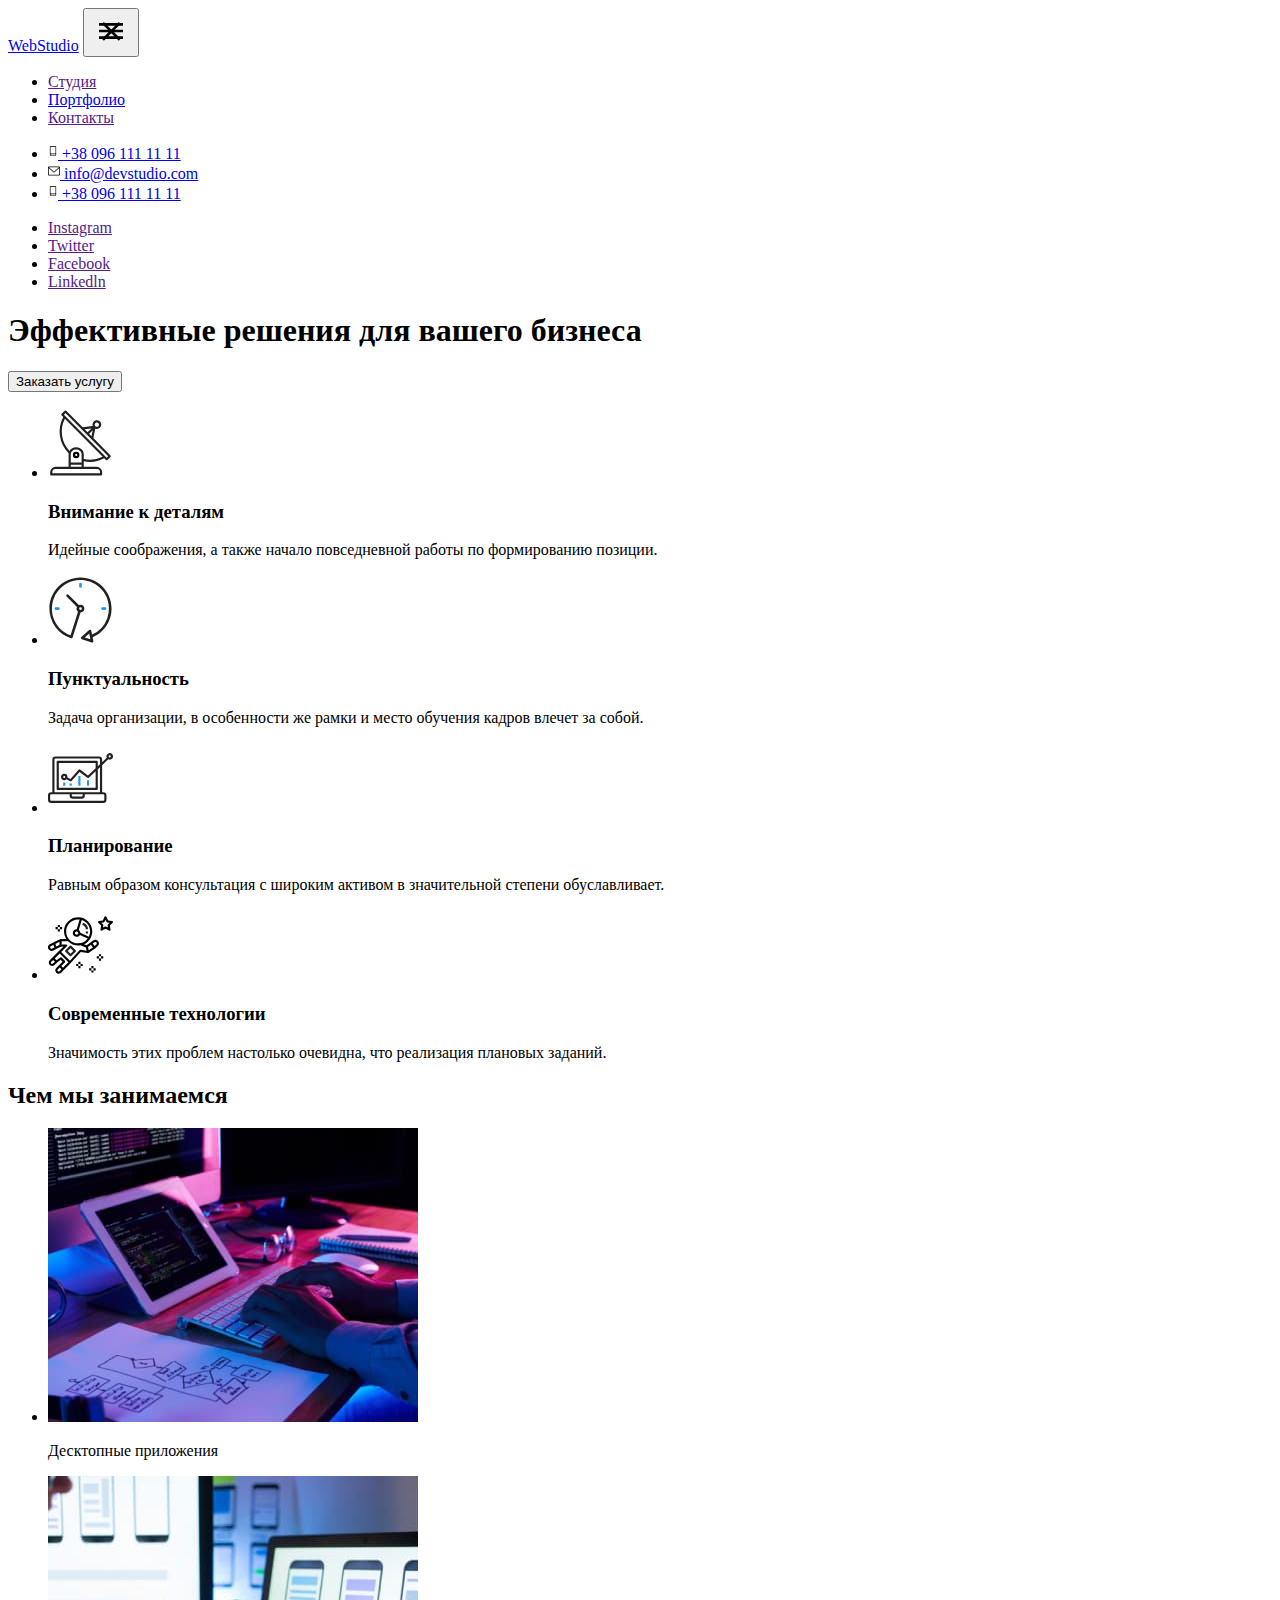
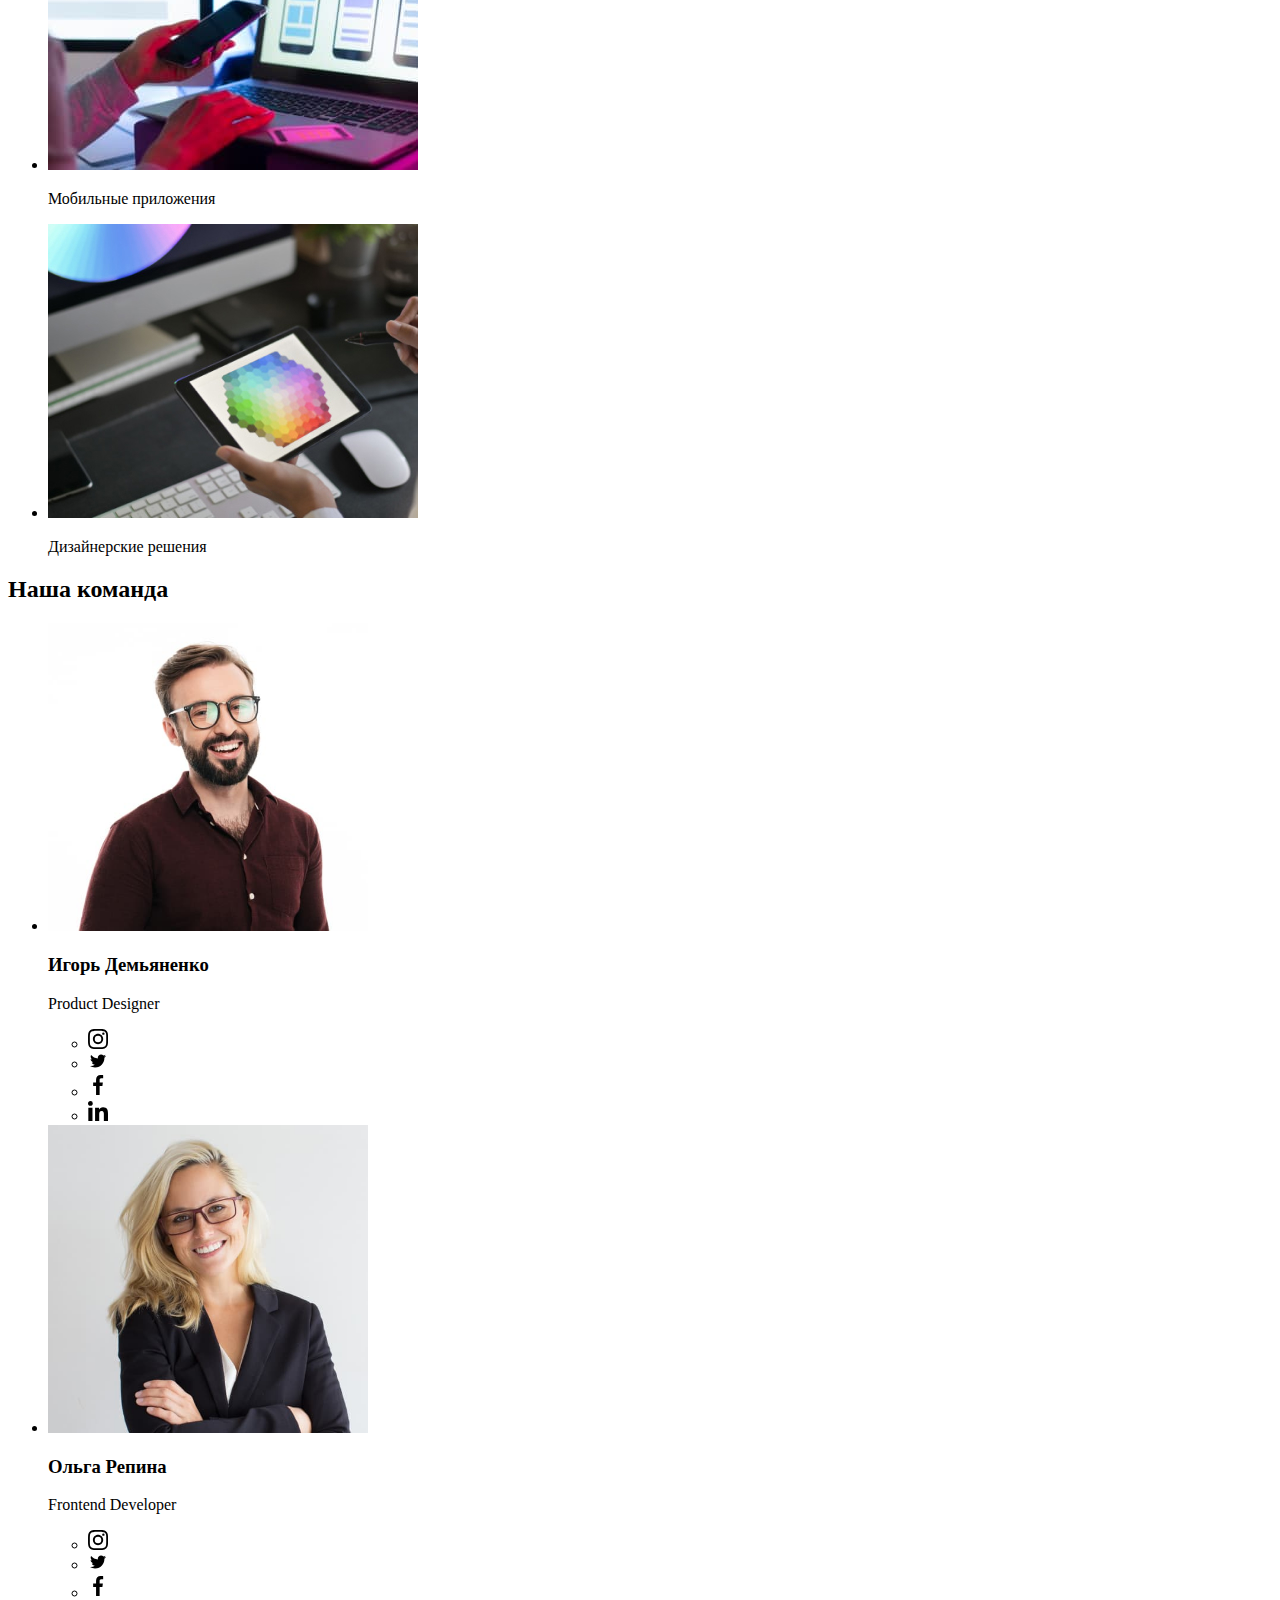
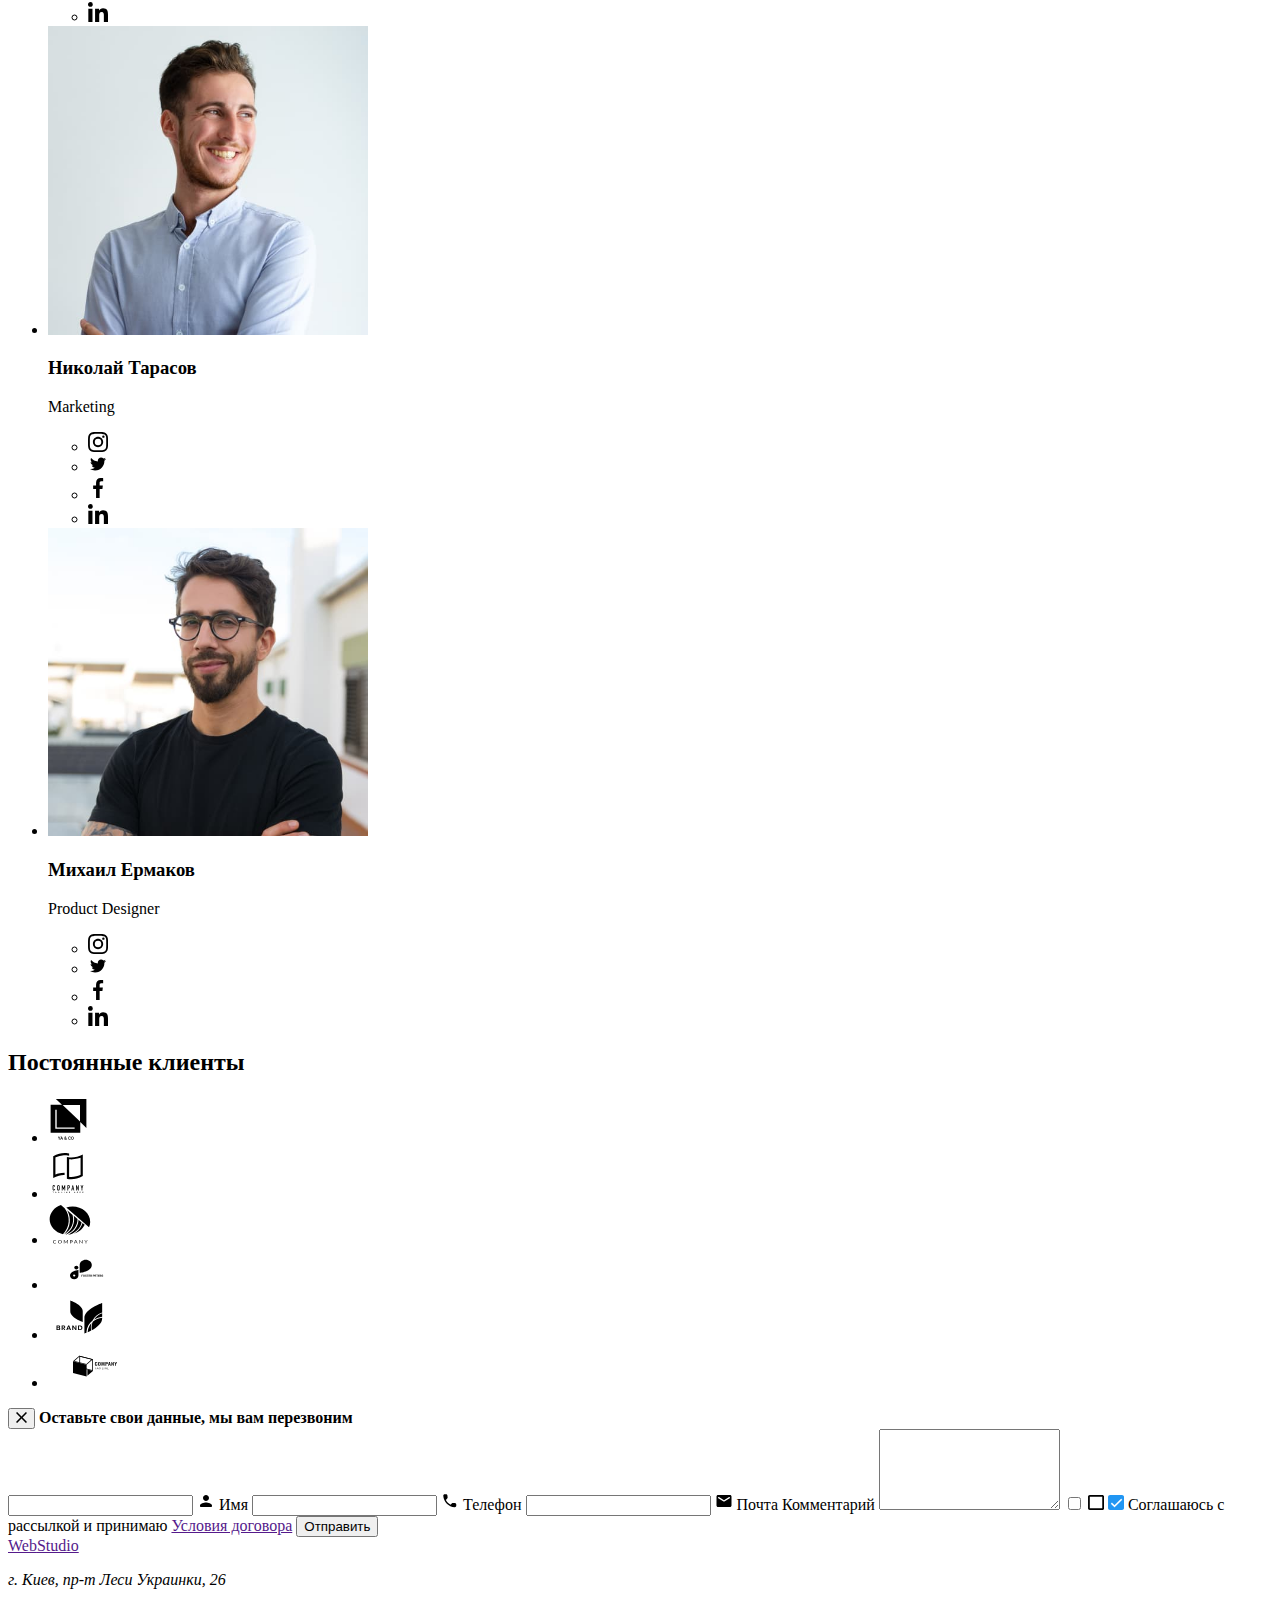
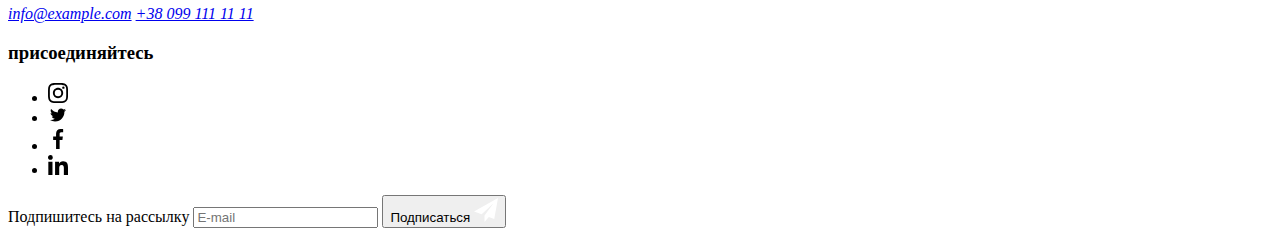
==== index.html @ c349483f "Adaptive Sass" ====
<!DOCTYPE html>
<html lang="ru">
<head>
    <meta charset="UTF-8">
    <meta http-equiv="X-UA-Compatible" content="IE=edge">
    <meta name="viewport" content="width=device-width, initial-scale=1.0">
    <title>WebStudio</title>
    <link
        href="https://fonts.googleapis.com/css2?family=Raleway:wght@700&family=Roboto:wght@400;500;700;900&display=swap"
        rel="stylesheet">
    <link rel="stylesheet" href="./dist/css/main.min.css">
</head>
<body>
    <header class="header">
        <div class="container header__container">
            <div class="header__flex">
                <a href="./index.html" class="logo link"><span class="logo__part">Web</span>Studio</a>
                <button data-menu-button class="header__button" aria-expanded="false" aria-controls="header-menu">
                    <svg width=40 height="40">
                        <use class="header__menu-open" href="./images/symbol-defs-squoash.svg#menu-open"></use>
                        <use class="header__close-menu" href="./images/symbol-defs-squoash.svg#close-menu"></use>
                    </svg>
                </button>
            </div>
            <div data-menu class="header__menu" id="header-menu">
                <nav>
                    <ul class="site-nav list">
                        <li class="site-nav__item">
                            <div class="site-nav__current">
                                <a href="" class="site-nav__link link site-nav__link--current">Студия</a>
                            </div>
                        </li>
                        <li class="site-nav__item"><a href="./portfolio.html" class="site-nav__link link">Портфолио</a>
                        </li>
                        <li class="site-nav__item"><a href="" class="site-nav__link link">Контакты</a>
                        </li>
                    </ul>
                </nav>
                <ul class="contacts-nav list">
                    <li class="contacts-nav__item">
                        <a href="tel:+380961111111" class="contacts-nav__tel link">
                            <svg width="10" height="16" class="contacts-nav__icon">
                                <use href="./images/symbol-defs-squoash.svg#icon-smartphone"></use>
                            </svg>
                            +38 096 111 11 11</a>
                    </li>
                    <li class="contacts-nav__item">
                        <a href="mailto:info@devstudio.com" class="contacts-nav__link link">
                            <svg width="12" height="16" class="contacts-nav__icon">
                                <use href="./images/symbol-defs-squoash.svg#icon-envelope"></use>
                            </svg>
                            info@devstudio.com</a>
                    </li>
                    <li class="contacts-nav__item">
                        <a href="tel:+380961111111" class="contacts-nav__link link">
                            <svg width="10" height="16" class="contacts-nav__icon">
                                <use href="./images/symbol-defs-squoash.svg#icon-smartphone"></use>
                            </svg>
                            +38 096 111 11 11</a>
                    </li>
                </ul>
                <ul class="social-nav list">
                    <li class="social-nav__item">
                        <a class="social-nav__link link" href="">Instagram</a>
                    </li>
                    <li class="social-nav__item">
                        <a class="social-nav__link link" href="">Twitter</a>
                    </li>
                    <li class="social-nav__item">
                        <a class="social-nav__link link" href="">Facebook</a>
                    </li>
                    <li class="social-nav__item">
                        <a class="social-nav__link link" href="">Linkedln</a>
                    </li>
                </ul>

            </div>
        </div>
    </header>
    <!-- </header> -->
    <main>
        <!-- Герой -->
        <section class="section hero">
            <div class="container">
                <h1 class="hero__title">Эффективные решения для вашего бизнеса</h1>
                <button data-modal-open type="button" class="hero__button button">Заказать услугу</button>
            </div>
        </section>
        <section class="section">
            <div class="container">
                <ul class="list peculiarities">
                    <li class="peculiarities__item feature">
                        <div class="feature__box">
                            <svg width="65" height="70">
                                <use href="./images/symbol-defs-squoash.svg#icon-antenna-1"></use>
                            </svg>
                        </div>
                        <h3 class="feature__title">Внимание к деталям</h3>
                        <p class="feature__text">Идейные соображения, а также начало повседневной работы по формированию
                            позиции.</p>
                    </li>
                    <li class="peculiarities__item">
                        <div class="feature__box">
                            <svg width="65" height="70">
                                <use href="./images/symbol-defs-squoash.svg#icon-clock-1"></use>
                            </svg>
                        </div>
                        <h3 class="feature__title">Пунктуальность</h3>
                        <p class="feature__text">Задача организации, в особенности же рамки и место обучения кадров
                            влечет за собой.</p>
                    </li>
                    <li class="peculiarities__item">
                        <div class="feature__box">
                            <svg width="65" height="70">
                                <use href="./images/symbol-defs-squoash.svg#icon-diagram-1"></use>
                            </svg>
                        </div>
                        <h3 class="feature__title">Планирование</h3>
                        <p class="feature__text">Равным образом консультация с широким активом в значительной степени
                            обуславливает.</p>
                    </li>
                    <li class="peculiarities__item">
                        <div class="feature__box">
                            <svg width="65" height="70">
                                <use href="./images/symbol-defs-squoash.svg#icon-astronaut-1"></use>
                            </svg>
                        </div>
                        <h3 class="feature__title">Современные технологии</h3>
                        <p class="feature__text">Значимость этих проблем настолько очевидна, что реализация плановых
                            заданий.</p>
                    </li>
                </ul>
            </div>
            <div class="container works">
                <h2 class="section-title">Чем мы занимаемся</h2>
                <ul class="works__list list">
                    <li>
                        <div class="works__thumb">
                            <img 
                            srcset="./images/img.jpg 1x, ./images/doing1@2x.jpg 2x"
                            src="./images/img.jpg" width="370" alt="Людина друкує текст">
                            <p class="works__overlay">Десктопные приложения</p>
                        </div>
                    </li>
                    <li>
                        <div class="works__thumb">
                            <img 
                            srcset="./images/box-2.jpg 1x, ./images/doing2@2x.jpg 2x"
                            src="./images/box-2.jpg" width="370" alt="Людина і тел">
                            <p class="works__overlay">Мобильные приложения</p>
                        </div>
                    </li>
                    <li>
                        <div class="works__thumb">
                            <img 
                            srcset="./images/box-3.jpg 1x, ./images/doing3@2x.jpg 2x"
                            src="./images/box-3.jpg" width="370" alt="Людина і планшет">
                            <p class="works__overlay">Дизайнерские решения</p>
                        </div>
                    </li>
                </ul>
            </div>
        </section>
        <section class="section team">
            <div class="container">
                <h2 class="section-title">Наша команда</h2>
                <ul class="team__list list">
                    <li class="team__list-item">
                        <div class="employee">
                            <img 
                            srcset="./images/team1.jpg 260w, ./images/team1@2x.jpg 540w"
                            sizes="(min-width:1200px) 25vw, (min-width:481px) 50vw, 100vw"
                            src="./images/team1.jpg" alt="Ігор">
                            <h3 class="employee__name">Игорь Демьяненко</h3>
                            <p class="employee__position">Product Designer</p>
                            <ul class="employee__social-media">
                                <li class="employee__list-item list">
                                    <a href="" class="employee__link link">
                                        <svg width="20" height="20" class="employee__link-icon">
                                            <use href="./images/symbol-defs-squoash.svg#icon-instagram-2"></use>
                                        </svg>
                                    </a>
                                </li>
                                <li class="employee__list-item list">
                                    <a href="" class="employee__link link">
                                        <svg width="20" height="16" class="employee__link-icon">
                                            <use href="./images/symbol-defs-squoash.svg#icon-twitter-1"></use>
                                        </svg>
                                    </a>
                                </li>

                                <li class="employee__list-item list">
                                    <a href="" class="employee__link link">
                                        <svg width="20" height="24" class="employee__link-icon">
                                            <use href="./images/symbol-defs-squoash.svg#icon-facebook-1"></use>
                                        </svg>
                                    </a>
                                </li>

                                <li class="employee__list-item list">
                                    <a href="" class="employee__link link">
                                        <svg width="20" height="20" class="employee__link-icon">
                                            <use href="./images/symbol-defs-squoash.svg#icon-linkedin-1"></use>
                                        </svg>
                                    </a>
                                </li>
                            </ul>
                        </div>
                    </li>
                    <li class="team__list-item">
                        <div class="employee">
                            <img 
                            srcset="./images/team2.jpg 260w, ./images/team2@2x.jpg 540w"
                            sizes="(min-width:1200px) 25vw, (min-width:481px) 50vw, 100vw"
                            src="./images/team2.jpg" alt="Ольга">
                            <h3 class="employee__name">Ольга Репина</h3>
                            <p class="employee__position">Frontend Developer</p>
                            <ul class="employee__social-media">
                                <li class="employee__list-item list">
                                    <a href="" class="employee__link link">
                                        <svg width="20" height="20" class="employee__link-icon">
                                            <use href="./images/symbol-defs-squoash.svg#icon-instagram-2"></use>
                                        </svg>
                                    </a>
                                </li>
                                <li class="employee__list-item list">
                                    <a href="" class="employee__link link">
                                        <svg width="20" height="16" class="employee__link-icon">
                                            <use href="./images/symbol-defs-squoash.svg#icon-twitter-1"></use>
                                        </svg>
                                    </a>
                                </li>

                                <li class="employee__list-item list">
                                    <a href="" class="employee__link link">
                                        <svg width="20" height="24" class="employee__link-icon">
                                            <use href="./images/symbol-defs-squoash.svg#icon-facebook-1"></use>
                                        </svg>
                                    </a>
                                </li>

                                <li class="employee__list-item list">
                                    <a href="" class="employee__link link">
                                        <svg width="20" height="20" class="employee__link-icon">
                                            <use href="./images/symbol-defs-squoash.svg#icon-linkedin-1"></use>
                                        </svg>
                                    </a>
                                </li>
                            </ul>
                        </div>
                    </li>
                    <li class="team__list-item">
                        <div class="employee">
                            <img srcset="./images/team3.jpg 260w, ./images/team3@2x.jpg 540w"
                            sizes="(min-width:1200px) 25vw, (min-width:481px) 50vw, 100vw"
                            src="./images/team3.jpg" alt="Микола">
                            <h3 class="employee__name">Николай Тарасов</h3>
                            <p class="employee__position">Marketing</p>
                            <ul class="employee__social-media">
                                <li class="employee__list-item list">
                                    <a href="" class="employee__link link">
                                        <svg width="20" height="20" class="employee__link-icon">
                                            <use href="./images/symbol-defs-squoash.svg#icon-instagram-2"></use>
                                        </svg>
                                    </a>
                                </li>
                                <li class="employee__list-item list">
                                    <a href="" class="employee__link link">
                                        <svg width="20" height="16" class="employee__link-icon">
                                            <use href="./images/symbol-defs-squoash.svg#icon-twitter-1"></use>
                                        </svg>
                                    </a>
                                </li>

                                <li class="employee__list-item list">
                                    <a href="" class="employee__link link">
                                        <svg width="20" height="24" class="employee__link-icon">
                                            <use href="./images/symbol-defs-squoash.svg#icon-facebook-1"></use>
                                        </svg>
                                    </a>
                                </li>

                                <li class="employee__list-item list">
                                    <a href="" class="employee__link link">
                                        <svg width="20" height="20" class="employee__link-icon">
                                            <use href="./images/symbol-defs-squoash.svg#icon-linkedin-1"></use>
                                        </svg>
                                    </a>
                                </li>
                            </ul>
                        </div>
                    </li>
                    <li class="team__list-item">
                        <div class="employee">
                            <img srcset="./images/team4.jpg 260w, ./images/team4@2x.jpg 540w"
                            sizes="(min-width:1200px) 25vw, (min-width:481px) 50vw, 100vw"
                            src="./images/team4.jpg" alt="Михайло">
                            <h3 class="employee__name">Михаил Ермаков</h3>
                            <p class="employee__position">Product Designer</p>
                            <ul class="employee__social-media list">
                                <li class="employee__list-item">
                                    <a href="" class="employee__link link">
                                        <svg width="20" height="20" class="employee__link-icon">
                                            <use href="./images/symbol-defs-squoash.svg#icon-instagram-2"></use>
                                        </svg>
                                    </a>
                                </li>
                                <li class="employee__list-item">
                                    <a href="" class="employee__link link">
                                        <svg width="20" height="16" class="employee__link-icon">
                                            <use href="./images/symbol-defs-squoash.svg#icon-twitter-1"></use>
                                        </svg>
                                    </a>
                                </li>

                                <li class="employee__list-item">
                                    <a href="" class="employee__link link">
                                        <svg width="20" height="24" class="employee__link-icon">
                                            <use href="./images/symbol-defs-squoash.svg#icon-facebook-1"></use>
                                        </svg>
                                    </a>
                                </li>

                                <li class="employee__list-item">
                                    <a href="" class="employee__link link">
                                        <svg width="20" height="20" class="employee__link-icon">
                                            <use href="./images/symbol-defs-squoash.svg#icon-linkedin-1"></use>
                                        </svg>
                                    </a>
                                </li>
                            </ul>
                        </div>
                    </li>
                </ul>
            </div>
        </section>
        <section class="section">
            <div class="container">
                <h2 class="section-title">Постоянные клиенты</h2>
                <ul class="clients">
                    <li class="clients__item list">
                        <a href="" class="clients__link">
                            <svg class="clients__link-icon" width="41" height="47">
                                <use href="./images/symbol-defs-squoash.svg#icon--YAGO"></use>
                            </svg>
                        </a>
                    </li>

                    <li class="clients__item list">
                        <a href="" class="clients__link">
                            <svg class="clients__link-icon" width="40" height="52">
                                <use href="./images/symbol-defs-squoash.svg#icon-tag-line-here1"></use>
                            </svg>
                        </a>
                    </li>

                    <li class="clients__item list">
                        <a href="" class="clients__link">
                            <svg class="clients__link-icon" width="44" height="42">
                                <use href="./images/symbol-defs-squoash.svg#icon-eg-company"></use>
                            </svg>
                        </a>
                    </li>

                    <li class="clients__item list">
                        <a href="" class="clients__link">
                            <svg class="clients__link-icon" width="85" height="41">
                                <use href="./images/symbol-defs-squoash.svg#icon-foster-peters"></use>
                            </svg>
                        </a>
                    </li>

                    <li class="clients__item list">
                        <a href="" class="clients__link">
                            <svg class="clients__link-icon" width="63" height="46">
                                <use href="./images/symbol-defs-squoash.svg#icon-brand"></use>
                            </svg>
                        </a>
                    </li>

                    <li class="clients__item list">
                        <a href="" class="clients__link">
                            <svg class="clients__link-icon" width="94" height="44">
                                <use href="./images/symbol-defs-squoash.svg#icon-tag-line"></use>
                            </svg>
                        </a>
                    </li>
                </ul>
            </div>
        </section>
        <div data-modal class="backdrop is-hidden">
            <div class="modal">
                <button data-modal-close class="modal__close-button">
                    <svg width="11" height="11">
                        <use href="./images/symbol-defs-squoash.svg#icon-Vector"></use>
                    </svg>
                </button>
                <b class="modal__title">Оставьте свои данные, мы вам перезвоним</b>
                <form class="form">
                    <label class="form__label">
                        <input type="text" name="name" class="form__input" placeholder=" " required>
                        <svg width="18" height="18" class="form__icon">
                            <use href="./images/symbol-defs-squoash.svg#icon-person"></use>
                        </svg>
                        <span class="form__text">Имя</span>
                    </label>
                    <label class="form__label">
                        <input type="number" name="number" class="form__input" placeholder=" " required>
                        <svg width="18" height="18" class="form__icon">
                            <use href="./images/symbol-defs-squoash.svg#icon-phone"></use>
                        </svg>
                        <span class="form__text">Телефон</span>
                    </label>
                    <label class="form__label">
                        <input type="email" name="email" class="form__input" placeholder=" ">
                        <svg width="18" height="18" class="form__icon">
                            <use href="./images/symbol-defs-squoash.svg#icon-email"></use>
                        </svg>
                        <span class="form__text">Почта</span>
                    </label>
                    <label class="form__label">
                        <span class="form__comment-text">Комментарий</span>
                        <textarea name="comment" class="form__textarea" rows="5" maxlength="25"></textarea>
                    </label>
                    <label class="form__mail-consent">
                        <input type="checkbox" name="Mailing-Consent" class="form__checkbox">
                        <svg width="16" height="15" class="form__icon-rectangle">
                            <use href="./images/symbol-defs-squoash.svg#icon-checkbox"></use>
                        </svg>
                        <svg width="16" height="15" class="form__icon-check">
                            <use href="./images/symbol-defs-squoash.svg#icon-check"></use>
                        </svg>
                        <span class="form__consent-text">Соглашаюсь с рассылкой и принимаю <a href=""
                                class="form__link">Условия договора</a></span>
                    </label>
                    <button type="submit" class="modal__send-button button">Отправить</button>
                </form>

            </div>
        </div>
        <!-- <section class="diablo">
            <button class="button">Замовити Бебру</button>
            <form>
                <label>
                  Username
                  <input type="text" name="username" autofocus />
                </label>
                <label>
                  Email
                  <input type="email" name="email" />
                </label>
                <button type="submit">Submit</button>
              </form>
        </section> -->
    </main>
    <footer class="footer">
        <div class="footer__container container">
            <div class="footer__container-flex">
                <div class="footer__box">
                    <a href="" class="logo logo link"><span class="footer__logo-part">Web</span>Studio</a>
                    <address class="address">
                        <p class="address__city">г. Киев, пр-т Леси Украинки, 26</p>
                        <a href="mailto:" class="address__link link">info@example.com</a>
                        <a href="tel:+380991111111" class="address__link link">+38 099 111 11 11</a>
                    </address>
                </div>
                <div class="join">
                    <h3 class="join__title">присоединяйтесь</h3>
                    <ul class="join__list list">
                        <li class="join__item">
                            <a href="" class="join__link link">
                                <svg width="20" height="20" class="join__link-icon">
                                    <use href="./images/symbol-defs-squoash.svg#icon-instagram-2"></use>
                                </svg>
                            </a>
                        </li>
                        <li class="join__item">
                            <a href="" class="join__link link">
                                <svg width="20" height="16" class="join__link-icon">
                                    <use href="./images/symbol-defs-squoash.svg#icon-twitter-1"></use>
                                </svg>
                            </a>
                        </li>
                
                        <li class="join__item">
                            <a href="" class="join__link link">
                                <svg width="20" height="24" class="join__link-icon">
                                    <use href="./images/symbol-defs-squoash.svg#icon-facebook-1"></use>
                                </svg>
                            </a>
                        </li>
                
                        <li class="join__item">
                            <a href="" class="join__link link">
                                <svg width="20" height="20" class="join__link-icon">
                                    <use href="./images/symbol-defs-squoash.svg#icon-linkedin-1"></use>
                                </svg>
                            </a>
                    </ul>
                </div>
            </div>
            <form class="spam-form">
                <label class="spam-form__label">
                    Подпишитесь на рассылку
                    <input type="email" name="email" class="spam-form__input" placeholder="E-mail">
                </label>
                <button type="submit" class="spam-form__button button">Подписаться
                    <svg class="spam-form__icon-send" width="24" height="24">
                        <use href="./images/symbol-defs-squoash.svg#icon-send"></use>
                    </svg>
                </button>
            </form>
        </div>
    </footer>
    <script src="./js/modal.js"></script>
    <script src="./js/modal-menu.js"></script>
</body>
</html>
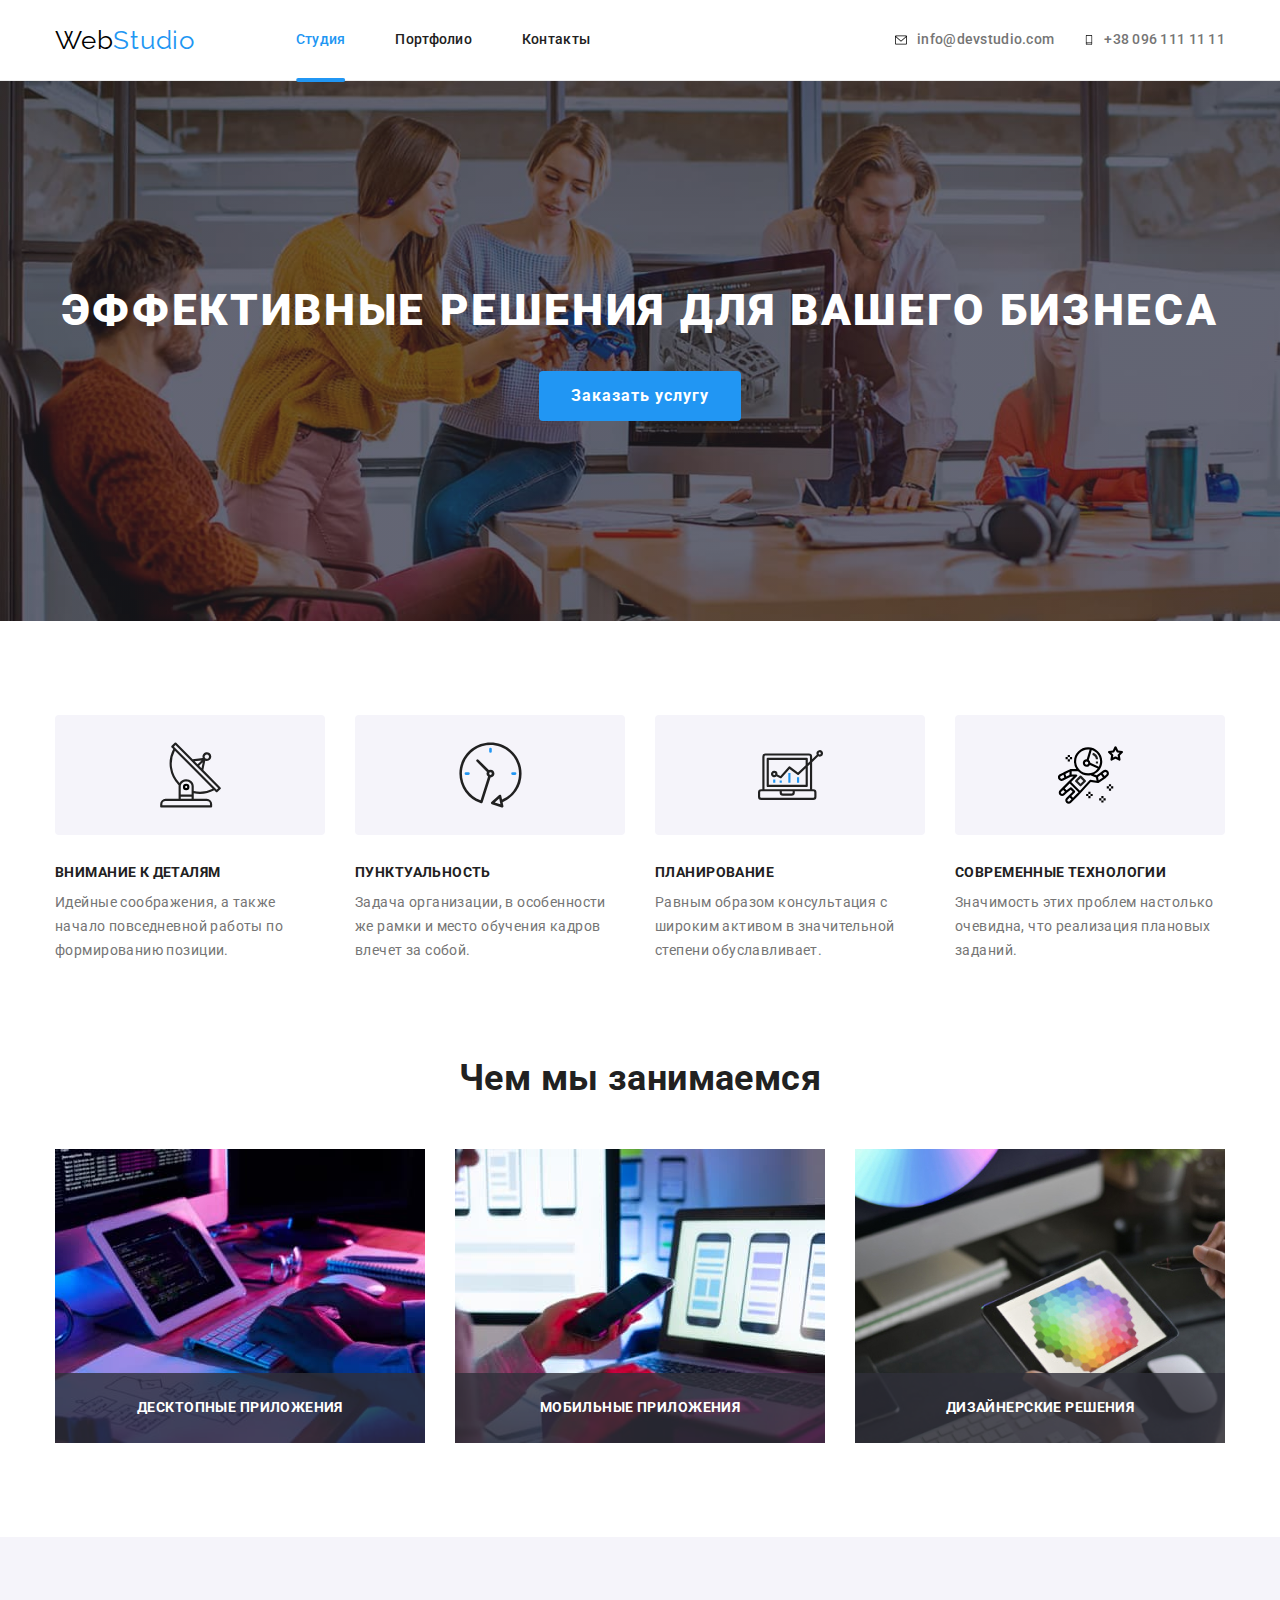
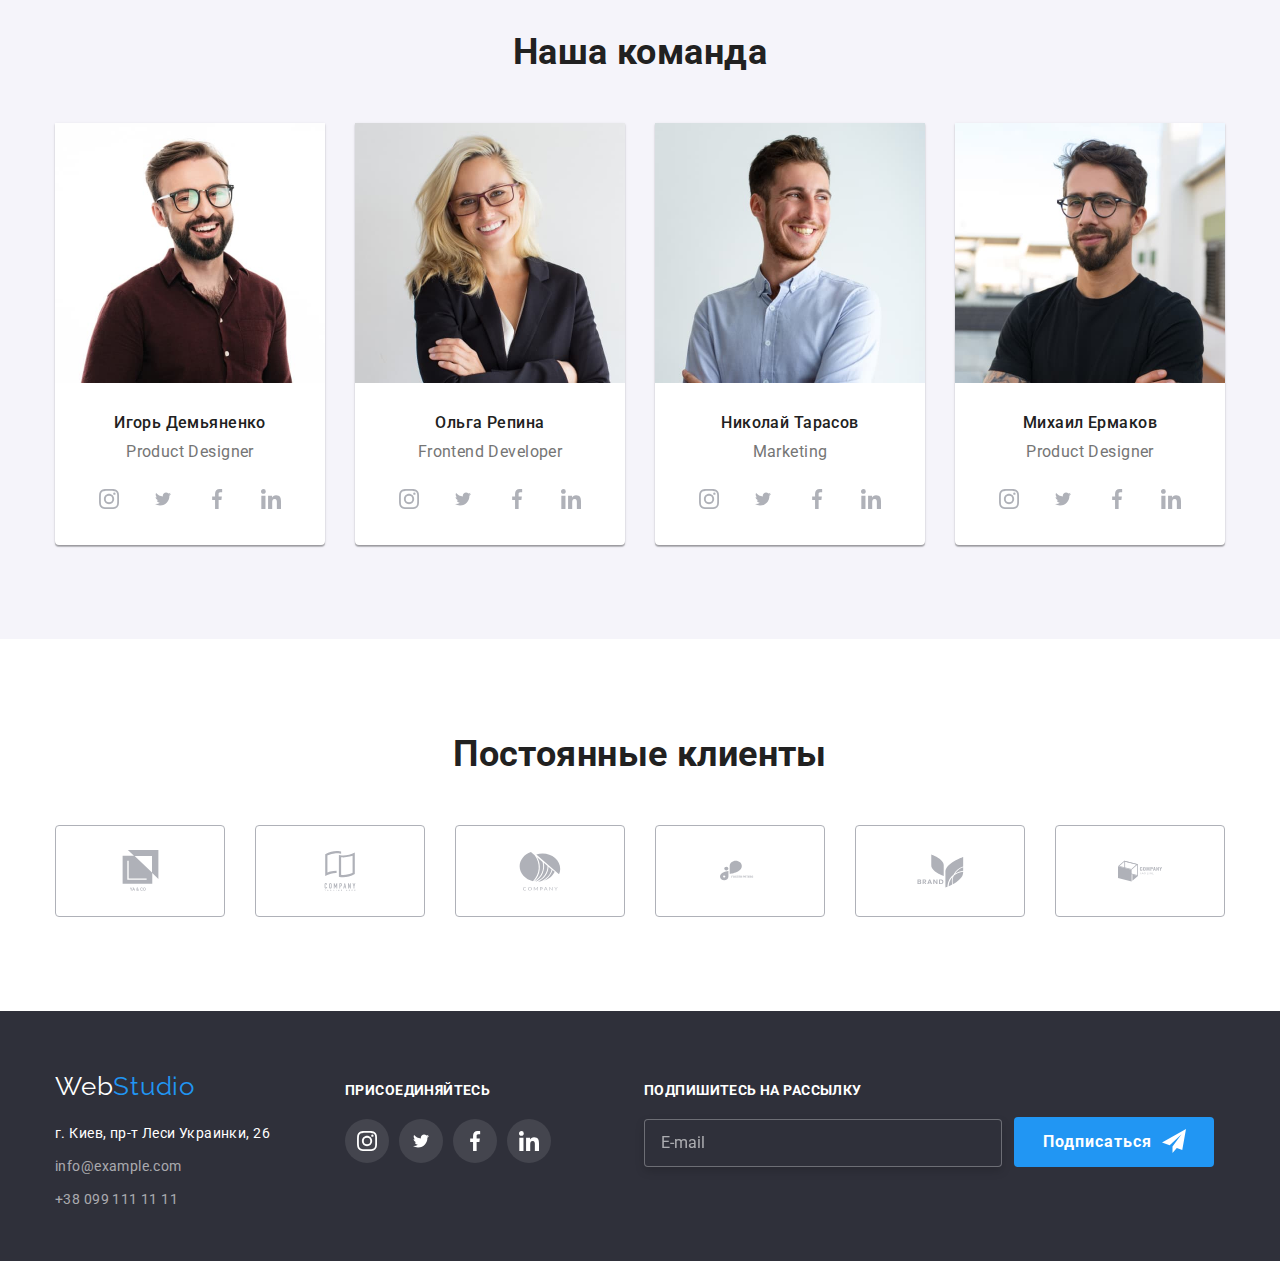
==== commit ceb33b2a: "j" ====
--- a/index.html
+++ b/index.html
@@ -8,7 +8,7 @@
     <link
         href="https://fonts.googleapis.com/css2?family=Raleway:wght@700&family=Roboto:wght@400;500;700;900&display=swap"
         rel="stylesheet">
-    <link rel="stylesheet" href="./dist/css/main.min.css">
+    <link rel="stylesheet" href="./css/main.min.css">
 </head>
 <body>
     <header class="header">
--- a/css/main.min.css
+++ b/css/main.min.css
@@ -0,0 +1 @@
+/*! modern-normalize v1.1.0 | MIT License | https://github.com/sindresorhus/modern-normalize */*,::before,::after{box-sizing:border-box}html{line-height:1.15;-webkit-text-size-adjust:100%;-moz-tab-size:4;-o-tab-size:4;tab-size:4}body{margin:0;font-family:system-ui,-apple-system,"Segoe UI",Roboto,Helvetica,Arial,sans-serif,"Apple Color Emoji","Segoe UI Emoji"}hr{height:0;color:inherit}abbr[title]{-webkit-text-decoration:underline dotted;text-decoration:underline dotted}b,strong{font-weight:bolder}code,kbd,samp,pre{font-family:ui-monospace,SFMono-Regular,Consolas,"Liberation Mono",Menlo,monospace;font-size:1em}small{font-size:80%}sub,sup{font-size:75%;line-height:0;position:relative;vertical-align:baseline}sub{bottom:-0.25em}sup{top:-0.5em}table{text-indent:0;border-color:inherit}button,input,optgroup,select,textarea{font-family:inherit;font-size:100%;line-height:1.15;margin:0}button,select{text-transform:none}button,[type=button],[type=reset],[type=submit]{-webkit-appearance:button}::-moz-focus-inner{border-style:none;padding:0}:-moz-focusring{outline:1px dotted ButtonText}:-moz-ui-invalid{box-shadow:none}legend{padding:0}progress{vertical-align:baseline}::-webkit-inner-spin-button,::-webkit-outer-spin-button{height:auto}[type=search]{-webkit-appearance:textfield;outline-offset:-2px}::-webkit-search-decoration{-webkit-appearance:none}::-webkit-file-upload-button{-webkit-appearance:button;font:inherit}summary{display:list-item}body{background-color:#fff;color:#212121;font-family:"Roboto",sans-serif;font-size:14px;line-height:1.14;letter-spacing:.03em}body.modal-open{overflow:hidden}img{max-width:100%;display:block;height:auto}.container{max-width:1200px;padding-left:15px;padding-right:15px;margin-left:auto;margin-right:auto}.section{margin-left:auto;margin-right:auto;padding-top:94px;padding-bottom:94px}h1,h2,h3,p,ul{margin:0;padding:0}.list{list-style:none}.link{display:block;text-decoration:none;transition:color 250ms cubic-bezier(0.4, 0, 0.2, 1),background-color 250ms cubic-bezier(0.4, 0, 0.2, 1)}.link:hover,.link:focus{color:#2196f3}.button{display:inline-block;font-weight:700;font-size:16px;line-height:1.88px;letter-spacing:.06em;height:50px;border:0;border-radius:4px;background-color:#2196f3;color:#fff;cursor:pointer;transition:background-color 250ms cubic-bezier(0.4, 0, 0.2, 1)}.button:hover,.button:focus{background-color:teal}.section-title{margin-bottom:50px;font-weight:700;font-size:36px;line-height:1.17;text-align:center}.logo,.logo__part{font-family:"Raleway",sans-serif;font-size:26px;line-height:1.19;letter-spacing:.03em;color:#000}.logo{color:#2196f3}.header{position:relative;border-bottom:1px solid #ececec;margin-left:auto;margin-right:auto}.header__button{display:none}.header__button.is-open .header__menu-open{display:none}.header__button.is-open .header__close-menu{display:block}.header__button .header__close-menu{display:none}.header__menu.is-open{display:block}.site-nav__link{color:inherit;font-weight:500;letter-spacing:.02em}.site-nav__link--current{color:#2196f3}.site-nav__current{position:relative}.contacts-nav__icon{display:none}.contacts-nav__link:hover .contacts-nav__icon,.contacts-nav__link:focus .contacts-nav__icon{fill:#2196f3}.contacts-nav__link{color:#757575;letter-spacing:.02em;font-weight:500}.social-nav__item{position:relative}.social-nav__item:not(:last-child){padding-right:10px}.social-nav__item:not(:first-child){padding-left:10px}.social-nav__item:not(:last-child)::after{content:"";display:block;position:absolute;top:-2px;right:0;height:22px;width:1px;background-color:rgba(33,33,33,.2)}.social-nav__link{font-weight:500;font-size:18px;line-height:1.22;letter-spacing:.02em;color:#2196f3;cursor:pointer}.hero{background-color:#2f303a;background-image:linear-gradient(to right, rgba(47, 48, 58, 0.4), rgba(47, 48, 58, 0.4)),url(/images/Header-mob.jpg);background-repeat:no-repeat;background-size:cover;text-align:center;max-width:1600px}@media(min-device-pixel-ratio: 2),(-webkit-min-device-pixel-ratio: 2),(min-resolution: 192dpi),(min-resolution: 2dppx){.hero{background-image:linear-gradient(to right, rgba(47, 48, 58, 0.4), rgba(47, 48, 58, 0.4)),url(/images/Header-mob@2x.jpg)}}@media screen and (min-width: 481px){.hero{background-image:linear-gradient(to right, rgba(47, 48, 58, 0.4), rgba(47, 48, 58, 0.4)),url(/images/Header-tab.jpg)}}@media screen and (min-width: 481px)and (min-device-pixel-ratio: 2),screen and (min-width: 481px)and (-webkit-min-device-pixel-ratio: 2),screen and (min-width: 481px)and (min-resolution: 192dpi),screen and (min-width: 481px)and (min-resolution: 2dppx){.hero{background-image:linear-gradient(to right, rgba(47, 48, 58, 0.4), rgba(47, 48, 58, 0.4)),url(/images/Header-tab@2x.jpg)}}@media screen and (min-width: 1200px){.hero{background-image:linear-gradient(to right, rgba(47, 48, 58, 0.4), rgba(47, 48, 58, 0.4)),url(/images/header-pc.jpg)}}@media screen and (min-width: 1200px)and (min-device-pixel-ratio: 2),screen and (min-width: 1200px)and (-webkit-min-device-pixel-ratio: 2),screen and (min-width: 1200px)and (min-resolution: 192dpi),screen and (min-width: 1200px)and (min-resolution: 2dppx){.hero{background-image:linear-gradient(to right, rgba(47, 48, 58, 0.4), rgba(47, 48, 58, 0.4)),url(/images/headep-pc@2x.jpg)}}.hero__title{font-weight:900;font-size:44px;line-height:1.36;letter-spacing:.06em;text-transform:uppercase;text-align:center;color:#fff;margin-bottom:30px}.hero__button{padding:10px 32px}.backdrop{position:fixed;top:0;bottom:0;width:100vw;height:100vh;background-color:rgba(0,0,0,.2);transform:scale(1);transition-property:transform;transition-duration:500ms;transition-timing-function:cubic-bezier(0.4, 0, 0.2, 1);transition-delay:50ms}.is-hidden{opacity:0;pointer-events:none;transform:scale(0);transition-property:transform,opacity;transition-duration:500ms,1ms;transition-timing-function:cubic-bezier(0.4, 0, 0.2, 1),linear;transition-delay:50ms,430ms}.modal{position:absolute;top:50%;left:50%;transform:translate(-50%, -50%);background:#fff;box-shadow:0px 1px 3px rgba(0,0,0,.12),0px 1px 1px rgba(0,0,0,.14),0px 2px 1px rgba(0,0,0,.2);border-radius:4px;padding:60px 40px 60px 40px;z-index:1000}.modal__close-button{display:flex;justify-content:center;align-items:center;position:absolute;right:8px;top:8px;width:30px;height:30px;background:#fff;border:1px solid rgba(0,0,0,.1);border-radius:50%;transition:fill 250ms cubic-bezier(0.4, 0, 0.2, 1)}.modal__title{display:block;font-weight:700;font-size:20px;line-height:1.15;text-align:center;margin-bottom:30px}.form__label:not(:last-child){position:relative;display:block;margin-bottom:28px}.form__label:nth-child(3){margin-bottom:10px}.form__label:nth-child(4){margin-bottom:20px}.form__input{display:block;width:100%;border:1px solid rgba(33,33,33,.2);border-radius:4px;padding:11px 13px 11px 42px;transition:border-color 250ms cubic-bezier(0.4, 0, 0.2, 1)}.form__text{position:absolute;top:50%;left:0;font-size:12px;line-height:1.17;letter-spacing:.01em;margin-left:42px;color:#757575;outline:none;transform:translateY(-50%);transition:transform 250ms cubic-bezier(0.4, 0, 0.2, 1)}.form__textarea{resize:none;width:100%;padding:12px 16px 12px 16px;border:1px solid rgba(33,33,33,.2);border-radius:4px;height:120px;outline:none;transition:border-color 250ms cubic-bezier(0.4, 0, 0.2, 1)}.form__input:hover,.form__input:focus,.form__textarea:hover,.form__textarea:focus{border-color:#2196f3;outline:none}.form__label:hover .form__icon,.form__label:focus .form__icon{fill:#2196f3}.form__input:not(:-moz-placeholder-shown)~.form__text{transform:translateY(-40px)}.form__input:not(:-ms-input-placeholder)~.form__text{transform:translateY(-40px)}.form__input:not(:placeholder-shown)~.form__text,.form__label:hover .form__text{transform:translateY(-40px)}.form__icon{position:absolute;top:50%;left:0;transform:translateY(-50%);margin-left:15px}.form__comment-text{display:block;font-size:12px;line-height:1.17;letter-spacing:.01em;color:#757575;margin-bottom:4px}.form__mail-consent{display:flex;justify-content:center;align-items:center}.form__consent-text{line-height:1.71;color:#757575;margin-left:8px}.form__link{color:#2196f3}.form__checkbox{position:absolute;width:1px;height:1px;overflow:hidden;clip:rect(0 0 0 0)}.form__checkbox:checked~.form__icon-rectangle{display:none}.form__icon-check{display:none;pointer-events:none}.form__checkbox:checked~.form__icon-check{display:block}.modal__send-button{display:block;padding:10px 55px 10px 56px;margin-top:30px;margin-left:auto;margin-right:auto}.modal__close-button:hover,.modal__close-button:focus{fill:#2196f3}.peculiarities{display:block}.feature__box{display:flex;justify-content:center;align-items:center;background-color:#f5f4fa;height:120px;margin-bottom:30px;border-radius:4px}.feature__title{font-size:14px;font-weight:700;text-transform:uppercase;margin-bottom:10px}.feature__text{line-height:1.71;color:#757575}.works{display:none}.works__list{display:flex;justify-content:space-between;align-items:center}.works__thumb{position:relative}.works__overlay{position:absolute;bottom:0;left:0;width:100%;background-color:rgba(47,48,58,.8);padding-top:27px;padding-bottom:27px;font-weight:700;font-size:14px;text-align:center;text-transform:uppercase;color:#fff}.team{background-color:#f5f4fa}.team__list{display:block}.employee{width:100%;padding-bottom:24px;background-color:#fff;box-shadow:0px 1px 3px rgba(0,0,0,.12),0px 1px 1px rgba(0,0,0,.14),0px 2px 1px rgba(0,0,0,.2);border-radius:0px 0px 4px 4px}.employee__name{font-weight:500;font-size:16px;line-height:1.19;text-align:center;margin-top:30px;margin-bottom:10px}.employee__position{font-size:16px;line-height:1.19;text-align:center;color:#757575;margin-bottom:16px}.employee__social-media{display:flex;justify-content:center;align-items:center}.employee__list-item:not(:last-child){margin-right:10px}.employee__link,.join__link{display:flex;justify-content:center;align-items:center;width:44px;height:44px;border-radius:50%}.employee__link:hover,.join__link:hover{background-color:#2196f3}.employee__link:hover .employee__link-icon,.join__link:hover .employee__link-icon{fill:#fff}.employee__link:focus,.join__link:focus{background-color:#2196f3}.employee__link:focus .employee__link-icon,.join__link:focus .employee__link-icon{fill:#fff}.employee__link-icon{fill:#afb1b8}.clients{display:flex;justify-content:center;gap:30px}.clients__link{height:92px;border:1px solid #afb1b8;border-radius:4px;display:flex;justify-content:center;align-items:center;transition:border-color 250ms cubic-bezier(0.4, 0, 0.2, 1)}.clients__link:hover{border:1px solid #2196f3}.clients__link:hover .clients__link-icon{fill:#2196f3}.clients__link:focus{border:1px solid #2196f3}.clients__link-icon{fill:#afb1b8;transition:fill 250ms cubic-bezier(0.4, 0, 0.2, 1)}.portfolio-nav{display:flex;justify-content:center}.portfolio-nav__item:not(:last-child){margin-right:5px}.portfolio-nav__button,.portfolio-nav__first-button{min-width:128px;height:38px;border-radius:4px;font-weight:500;font-size:16px;line-height:1.63px;background:#f5f4fa;border:none;cursor:pointer;transition:background-color 250ms cubic-bezier(0.4, 0, 0.2, 1),color 250ms cubic-bezier(0.4, 0, 0.2, 1),box-shadow 250ms cubic-bezier(0.4, 0, 0.2, 1)}.portfolio-nav__first-button{min-width:73px}.portfolio-nav__button:hover,.portfolio-nav__first-button:hover,.portfolio-nav__button:focus,.portfolio-nav__first-button:focus{background-color:#2196f3;color:#fff;box-shadow:0px 3px 1px rgba(0,0,0,.1),0px 1px 2px rgba(0,0,0,.08),0px 2px 2px rgba(0,0,0,.12)}.portfolio__photo-card{border-left:1px solid #eee;border-right:1px solid #eee;border-bottom:1px solid #eee;padding:20px 24px}.portfolio__examples{transition:box-shadow 250ms cubic-bezier(0.4, 0, 0.2, 1)}.portfolio__examples:hover,.portfolio__examples:focus{box-shadow:0px 1px 1px rgba(0,0,0,.12),0px 4px 4px rgba(0,0,0,.06),1px 4px 6px rgba(0,0,0,.16)}.portfolio__thumb{position:relative;overflow:hidden}.portfolio__image{width:100%}.portfolio__overlay{position:absolute;bottom:0;left:0;width:100%;height:100%;background-color:rgba(33,150,243,.9);transform:translateY(101%);transition:transform 250ms cubic-bezier(0.4, 0, 0.2, 1)}.portfolio__examples:hover .portfolio__overlay,.portfolio__examples:focus .portfolio__overlay{transform:translateY(0);transition:transform 250ms cubic-bezier(0.4, 0, 0.2, 1)}.portfolio__overlay-text{font-size:18px;line-height:1.56;color:#fff;padding:63px 24px}.portfolio__title{color:#212121;font-weight:700;font-size:18px;line-height:2;letter-spacing:.06em}.portfolio__title-text{font-size:16px;line-height:1.88;color:#757575;margin-top:4px}.footer{background-color:#2f303a;margin-left:auto;margin-right:auto}.footer__logo-part{color:#fff}.address{margin-top:20px}.address__city{color:#fff;margin-bottom:9px;font-style:normal;line-height:1.71}.address__link{font-style:normal;line-height:1.71;color:rgba(255,255,255,.6)}.address__link:not(:last-child){margin-bottom:9px}.join__title,.spam-form__label{font-size:14px;font-weight:700;text-transform:uppercase;color:#fff}.join__title{margin-bottom:20px}.join__list{display:flex;justify-content:center}.join__link{background-color:rgba(255,255,255,.1)}.join__link-icon{fill:#fff}.join__item:not(:last-child){margin-right:10px}.spam-form__input{display:block;margin-top:20px;padding:15px 16px 15px 16px;border-style:none;border:1px solid rgba(255,255,255,.3);filter:drop-shadow(0px 4px 4px rgba(0, 0, 0, 0.15));border-radius:4px;background-color:#2f303a !important;outline:none}.spam-form__input:focus{color:var(--background-color)}.spam-form__input::-moz-placeholder{font-size:16px;line-height:1.25;color:rgba(255,255,255,.6)}.spam-form__input:-ms-input-placeholder{font-size:16px;line-height:1.25;color:rgba(255,255,255,.6)}.spam-form__input::placeholder{font-size:16px;line-height:1.25;color:rgba(255,255,255,.6)}.spam-form__button{position:relative;padding:10px 62px 10px 29px;margin-left:12px;align-self:flex-end}.spam-form__icon-send{position:absolute;margin-left:10px;top:center;transform:translateY(-50%)}@media screen and (max-width: 768px){.section{padding-top:60px;padding-bottom:60px}.form__consent-text{font-size:12px}}@media screen and (min-width: 481px){.header__container{display:flex;justify-content:space-between;align-items:center;padding-top:21px;padding-bottom:21px}.header__menu{display:flex;justify-content:space-between;align-items:center}.site-nav__item+.site-nav__item{display:flex;margin-left:50px}.site-nav__link--current::after{position:absolute;bottom:-34px;left:50%;content:"";width:100%;height:4px;border-radius:2px;background-color:#2196f3;transform:translate(-50%)}.contacts-nav{margin-left:84px}.contacts-nav__item:nth-child(1){display:none}.contacts-nav__icon{display:block;margin-right:10px;fill:get-color("text");transition:fill 250ms cubic-bezier(0.4, 0, 0.2, 1)}.contacts-nav__link{display:flex;justify-content:flex-start;align-items:center}.social-nav{display:none}.site-nav{display:flex;justify-content:space-between}.peculiarities{display:flex;align-items:flex-start;gap:30px}.peculiarities__item{flex-basis:calc((100% - 30px)/2)}.team__list{display:flex;justify-content:flex-start;align-items:center;gap:30px}.team__list-item{flex-basis:calc((100% - 30px)/2)}.clients__item{flex-basis:calc((100% - 60px)/3)}.footer__container-flex{display:flex;justify-content:center;align-items:flex-start}.join{padding-top:5px;margin-left:165px}.portfolio{display:flex;flex-wrap:wrap;gap:30px}.portfolio__item{flex-basis:calc((100% - 30px)/2)}}@media screen and (min-width: 481px)and (max-width: 1199px){.contacts-nav__item:not(:last-child){margin-bottom:10px}.portfolio__photo-card--padding{padding-bottom:56px}.spam-form{padding-left:166px;padding-right:152px}.modal{width:450px}}@media screen and (max-width: 1199px){.hero{padding-top:118px;padding-bottom:118px}.peculiarities{flex-wrap:wrap}.team__list{flex-wrap:wrap}.clients{flex-wrap:wrap}.footer{text-align:center;padding-top:60px;padding-bottom:60px}.spam-form{margin-top:60px}.spam-form__input{width:100%;margin-bottom:20px}}@media screen and (max-width: 480px){.header__flex{display:flex;justify-content:space-between;align-items:center;padding-top:16px;padding-bottom:16px}.header__menu{position:fixed;top:0;left:0;width:100vw;height:100vh;background-color:#c2e5e4;padding-left:40px;padding-top:48px;padding-bottom:48px;font-size:40px;font-weight:500;z-index:5;display:none}.header__button{display:block;height:-webkit-max-content;height:-moz-max-content;height:max-content;padding:0;margin:0;border:none;background-color:rgba(0,0,0,0);z-index:10}.site-nav__item:not(:last-child){margin-bottom:32px}.contacts-nav{margin-top:302px}.contacts-nav__tel{font-weight:500;font-size:34px;line-height:1.18;letter-spacing:.02em;color:#2196f3;margin-bottom:32px}.contacts-nav__link{font-size:24px;line-height:1.17;letter-spacing:.02em}.contacts-nav__item:nth-child(3){display:none}.social-nav{display:flex;justify-content:flex-start;align-items:center;margin-top:64px}.hero__title{font-weight:900;font-size:26px;line-height:1.36;letter-spacing:.06em;text-transform:uppercase;text-align:center;color:#fff;margin-bottom:30px}.hero__button{padding:10px 32px}.peculiarities__item:not(:last-child){margin-bottom:30px}.employee{width:100%;padding-bottom:24px}.team__list-item:not(:last-child){margin-bottom:30px}.clients__item{border-color:#db7093;flex-basis:calc((100% - 30px)/2)}.modal{width:calc(100% - 30px)}.footer__container{padding-left:15px;padding-right:15px}.join{margin-top:60px}.portfolio-nav{flex-wrap:wrap;justify-content:flex-start;row-gap:15px;margin-bottom:40px}.portfolio__item:not(:first-child){margin-top:30px}}@media screen and (min-width: 481px){.social-nav{display:none}.portfolio-nav{margin-bottom:30px}}@media screen and (min-width: 1200px){.header__container{padding-top:25px;padding-bottom:24px}.contacts-nav{display:flex;margin-left:305px}.works{display:block;margin-top:94px}.contacts-nav__item:not(:last-child){margin-right:30px}.hero{padding-top:200px;padding-bottom:200px}.footer__container{display:flex}.footer__box{padding-top:60px}.join{margin-left:75px;padding-top:72px}.spam-form{display:flex;justify-content:space-between;align-items:flex-end;margin-left:93px;padding-top:72px;padding-bottom:94px}.spam-form__input{width:358px}.portfolio-nav{margin-bottom:50px}.portfolio__item{flex-basis:calc((100% - 60px)/3)}}/*# sourceMappingURL=main.min.css.map */